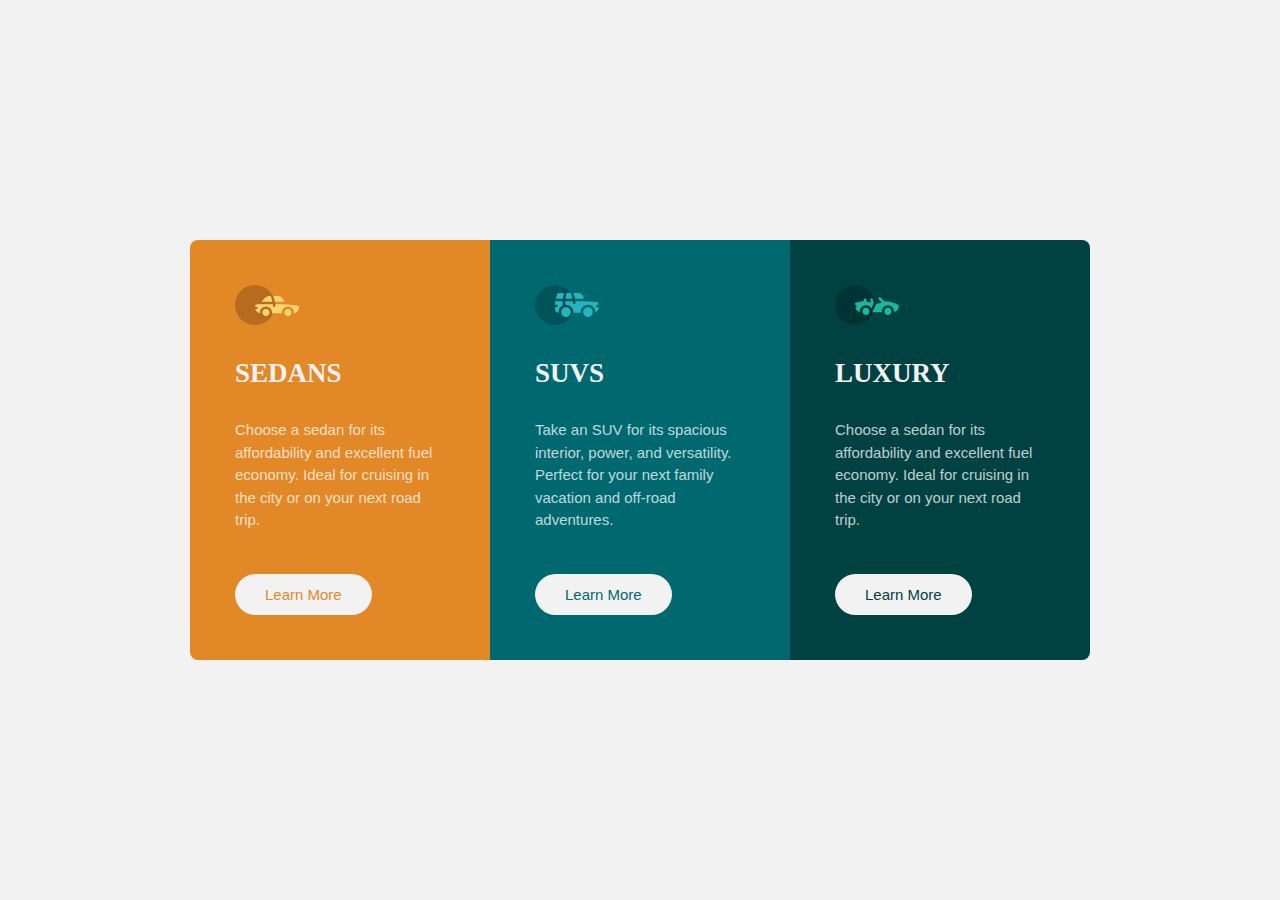
==== index.html @ f5addfff "first commit" ====
<!DOCTYPE html>
<html lang="en">
  <head>
    <meta charset="UTF-8" />
    <meta http-equiv="X-UA-Compatible" content="IE=edge" />
    <meta name="viewport" content="width=device-width, initial-scale=1.0" />
    <title>CSS Flexbox</title>
    <link rel="stylesheet" href="./index.css" />
    <link
      rel="shortcut icon"
      href="./assets/img/favicon-32x32.png"
      type="image/x-icon"
    />
  </head>
  <body>
    <div class="container">
      <div class="wrapper">
        <div class="single__box">
          <img src="./assets/img/icon-sedans.svg" alt="sedans" />
          <h3>Sedans</h3>
          <p>
            Choose a sedan for its affordability and excellent fuel economy.
            Ideal for cruising in the city or on your next road trip.
          </p>
          <a href="#">Learn More</a>
        </div>
        <div class="single__box">
          <img src="./assets/img/icon-suvs.svg" alt="sedans" />
          <h3>Suvs</h3>
          <p>
            Take an SUV for its spacious interior, power, and versatility. Perfect for your next family vacation and off-road adventures.
          </p>
          <a href="#">Learn More</a>
        </div>
        <div class="single__box">
          <img src="./assets/img/icon-luxury.svg" alt="sedans" />
          <h3>Luxury</h3>
          <p>
            Choose a sedan for its affordability and excellent fuel economy.
            Ideal for cruising in the city or on your next road trip.
          </p>
          <a href="#">Learn More</a>
        </div>
      </div>
    </div>
  </body>
</html>
---- index.css ----
@import url(https://fonts.google.com/specimen/Lexend+Deca);
@import url(https://fonts.google.com/specimen/Big+Shoulders+Display);
*{
    padding: 0;
    margin: 0;
    box-sizing: border-box;
    font-size: 15px;
    font-family: var(--fontDeca);
    font-weight: 400;
}

:root{
    --brightOrange: hsl(31, 77%, 52%);
    --darkCyan: hsl(184, 100%, 22%);
    --veryDarkCyan: hsl(179, 100%, 13%);
    --tWhite: hsla(0, 0%, 100%, 0.75);
    --vlightGray: hsl(0, 0%, 95%);
    --fontDeca: 'Lexend Deca', sans-serif;
    --fontBigShoulders: 'Big Shoulders Display', cursive;
}

body{
    background-color: var(--vlightGray);
}
.container{
    display: flex;
    justify-content: center;
    align-items: center;
    min-height: 100vh;
}

.wrapper{
    display: flex;
    border-radius: 8px;
    overflow: hidden;
}

.single__box{
    position: relative;
    padding: 3rem;
    color: #fff;
    width: 300px;
    height: 420px;
}

.single__box:nth-child(1){
    background-color: var(--brightOrange);
}


.single__box:nth-child(2){
    background-color: var(--darkCyan);
}

.single__box:nth-child(3){
    background-color: var(--veryDarkCyan);
}

.single__box img{
    max-width: 100%;
    height: auto;
    margin-bottom: 2rem;
}

.single__box h3{
    font-size: 1.8rem;
    text-transform: uppercase;
    margin-bottom: 2rem;
    font-family: var(--fontBigShoulders);
    font-weight: 700;
    color: var(--vlightGray);
}

.single__box p{
    margin-bottom: 2rem;
    line-height: 1.5;
    color: var(--tWhite);
}

.single__box a{
    background-color: var(--vlightGray);
    border-radius: 35px;
    padding: 12px 30px;
    text-decoration: none;
    text-transform: capitalize;
    position: absolute;
    bottom: 3rem;
    left: 3rem;
    font-weight: 500;
}

.single__box:nth-child(1) a{
    color: var(--brightOrange);
}

.single__box:nth-child(2) a{
    color: var(--darkCyan);
}

.single__box:nth-child(3) a{
    color: var(--veryDarkCyan);
}
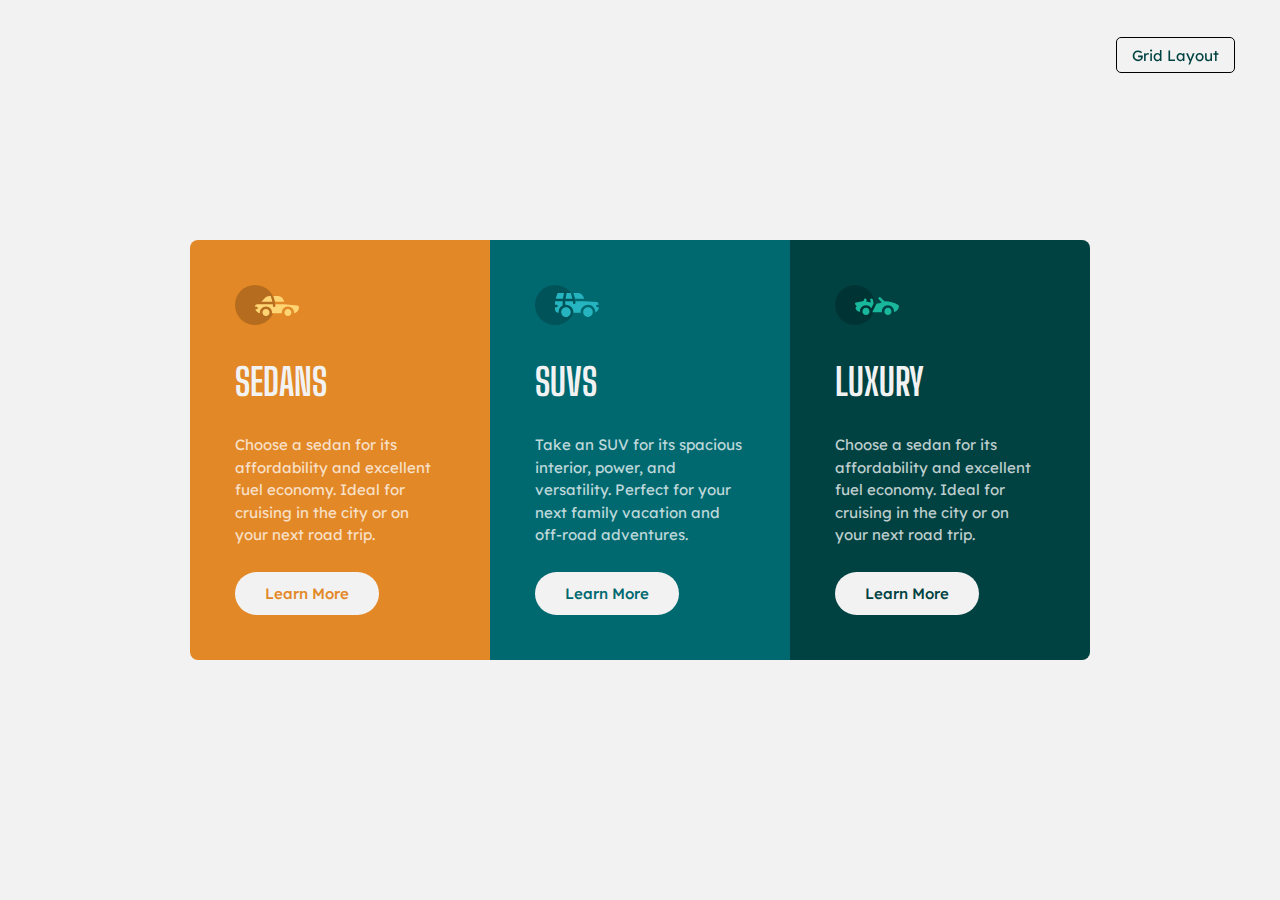
==== commit a94672e0: "Added Grid" ====
--- a/index.html
+++ b/index.html
@@ -14,6 +14,9 @@
   </head>
   <body>
     <div class="container">
+      <div class="link">
+        <a href="./grid.html">Grid Layout</a>
+      </div>
       <div class="wrapper">
         <div class="single__box">
           <img src="./assets/img/icon-sedans.svg" alt="sedans" />
--- a/index.css
+++ b/index.css
@@ -1,5 +1,5 @@
-@import url(https://fonts.google.com/specimen/Lexend+Deca);
-@import url(https://fonts.google.com/specimen/Big+Shoulders+Display);
+@import url('https://fonts.googleapis.com/css2?family=Lexend+Deca&display=swap');
+@import url('https://fonts.googleapis.com/css2?family=Big+Shoulders+Display:wght@700&display=swap');
 *{
     padding: 0;
     margin: 0;
@@ -22,6 +22,21 @@
 body{
     background-color: var(--vlightGray);
 }
+
+.link{
+    position: fixed;
+    top: 3rem;
+    right: 3rem;
+}
+
+.link a{
+    text-decoration: none;
+    padding: .5rem 1rem;
+    border: 1px solid black;
+    color: var(--veryDarkCyan);
+    border-radius: 5px;
+}
+
 .container{
     display: flex;
     justify-content: center;
@@ -63,7 +78,7 @@
 }
 
 .single__box h3{
-    font-size: 1.8rem;
+    font-size: 2.5rem;
     text-transform: uppercase;
     margin-bottom: 2rem;
     font-family: var(--fontBigShoulders);
